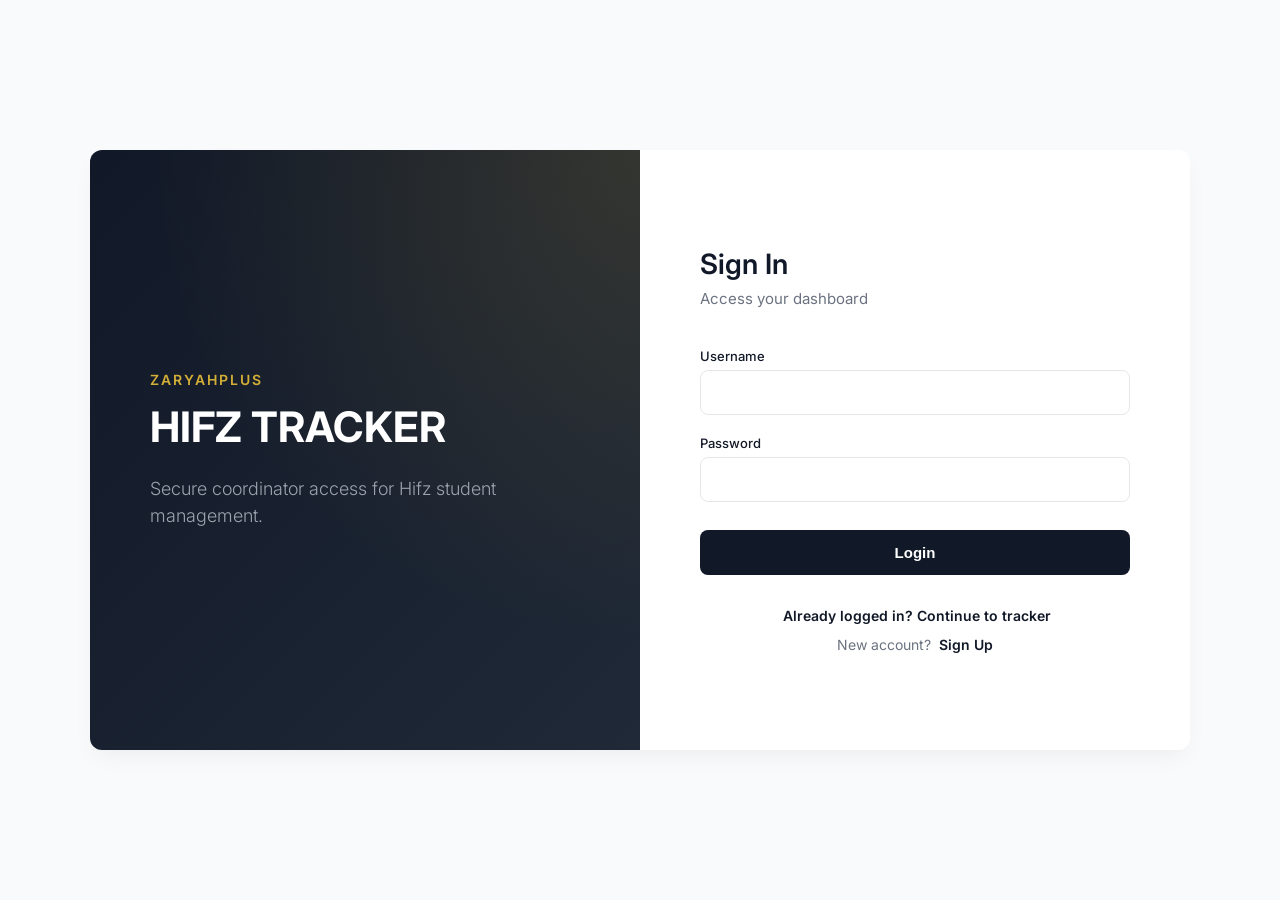
==== frontend/login.html @ 70f36e92 "Phase 5 completed - login signup UI verified" ====
<!DOCTYPE html>
<html lang="en">
<head>
  <meta charset="UTF-8">
  <meta name="viewport" content="width=device-width, initial-scale=1.0">
  <title>Login — ZaryahPlus</title>
  <link rel="preconnect" href="https://fonts.googleapis.com" />
  <link rel="preconnect" href="https://fonts.gstatic.com" crossorigin />
  <link href="https://fonts.googleapis.com/css2?family=Inter:wght@300;400;500;600;700&display=swap" rel="stylesheet" />
  <link rel="stylesheet" href="auth.css" />
</head>
<body>
  <div class="auth-container">
    <div class="auth-branding">
      <div class="brand-zaryah">ZARYAHPLUS</div>
      <h1 class="brand-title">HIFZ TRACKER</h1>
      <p class="brand-desc">Secure coordinator access for Hifz student management.</p>
    </div>
    
    <div class="auth-form-wrapper">
      <div class="auth-header">
        <h2>Sign In</h2>
        <p>Access your dashboard</p>
      </div>
      
      <div id="auth-error" class="auth-error"></div>
      
      <form id="login-form" class="auth-form">
        <div class="form-group">
          <label class="form-label" for="username">Username</label>
          <input type="text" id="username" name="username" class="form-input" autocomplete="username" required>
        </div>
        
        <div class="form-group">
          <label class="form-label" for="password">Password</label>
          <input type="password" id="password" name="password" class="form-input" autocomplete="current-password" required>
        </div>
        
        <button type="submit" id="login-btn" class="btn-submit">Login</button>
      </form>
      
      <div class="auth-links">
        <div><a href="#" id="continue-tracker-btn">Already logged in? Continue to tracker</a></div>
        <div style="margin-top: 12px;">New account? <a href="signup.html">Sign Up</a></div>
      </div>
    </div>
  </div>

  <script src="auth.js?v=3"></script>
</body>
</html>
---- frontend/auth.css ----
/* auth.css - ZaryahPlus Premium Auth UI */

:root {
  --auth-bg: #f9fafb;
  --auth-surface: #ffffff;
  --auth-text-main: #111827;
  --auth-text-muted: #6b7280;
  --auth-primary: #111827;
  --auth-primary-hover: #374151;
  --auth-border: #e5e7eb;
  --auth-input-bg: #ffffff;
  --auth-input-focus: #111827;
  --auth-radius: 12px;
  --auth-shadow: 0 10px 25px -5px rgba(0, 0, 0, 0.05), 0 8px 10px -6px rgba(0, 0, 0, 0.01);
  --auth-font: 'Inter', system-ui, -apple-system, sans-serif;
  --auth-gold: #d4af37;
}

* {
  box-sizing: border-box;
  margin: 0;
  padding: 0;
}

body {
  font-family: var(--auth-font);
  background-color: var(--auth-bg);
  color: var(--auth-text-main);
  min-height: 100vh;
  display: flex;
  align-items: center;
  justify-content: center;
  -webkit-font-smoothing: antialiased;
}

.auth-container {
  display: flex;
  width: 100%;
  max-width: 1100px;
  min-height: 600px;
  background: var(--auth-surface);
  border-radius: var(--auth-radius);
  box-shadow: var(--auth-shadow);
  overflow: hidden;
  margin: 20px;
}

/* Left Side - Branding */
.auth-branding {
  flex: 1;
  background: linear-gradient(135deg, #111827 0%, #1f2937 100%);
  color: #fff;
  padding: 60px;
  display: flex;
  flex-direction: column;
  justify-content: center;
  position: relative;
  overflow: hidden;
}

.auth-branding::before {
  content: '';
  position: absolute;
  top: 0; left: 0; right: 0; bottom: 0;
  background: radial-gradient(circle at top right, rgba(212, 175, 55, 0.15) 0%, transparent 60%);
}

.brand-zaryah {
  font-size: 14px;
  letter-spacing: 2px;
  text-transform: uppercase;
  color: var(--auth-gold);
  font-weight: 600;
  margin-bottom: 16px;
  position: relative;
}

.brand-title {
  font-size: 42px;
  font-weight: 700;
  line-height: 1.1;
  margin-bottom: 24px;
  position: relative;
}

.brand-desc {
  font-size: 18px;
  color: #9ca3af;
  line-height: 1.5;
  font-weight: 300;
  max-width: 90%;
  position: relative;
}

/* Right Side - Form */
.auth-form-wrapper {
  flex: 1;
  padding: 60px;
  display: flex;
  flex-direction: column;
  justify-content: center;
  background: var(--auth-surface);
}

.auth-header {
  margin-bottom: 40px;
}

.auth-header h2 {
  font-size: 28px;
  font-weight: 600;
  margin-bottom: 8px;
}

.auth-header p {
  color: var(--auth-text-muted);
  font-size: 15px;
}

.auth-form {
  display: flex;
  flex-direction: column;
  gap: 20px;
}

.form-group {
  display: flex;
  flex-direction: column;
  gap: 6px;
}

.form-label {
  font-size: 13px;
  font-weight: 500;
  color: var(--auth-text-main);
}

.form-input {
  width: 100%;
  padding: 12px 16px;
  font-size: 15px;
  font-family: inherit;
  border: 1px solid var(--auth-border);
  border-radius: 8px;
  background: var(--auth-input-bg);
  transition: all 0.2s ease;
  outline: none;
}

.form-input:focus {
  border-color: var(--auth-input-focus);
  box-shadow: 0 0 0 1px var(--auth-input-focus);
}

.btn-submit {
  background: var(--auth-primary);
  color: #fff;
  border: none;
  padding: 14px;
  border-radius: 8px;
  font-size: 15px;
  font-weight: 600;
  cursor: pointer;
  transition: background 0.2s ease;
  margin-top: 8px;
}

.btn-submit:hover {
  background: var(--auth-primary-hover);
}

.btn-submit:disabled {
  opacity: 0.7;
  cursor: not-allowed;
}

.auth-links {
  margin-top: 32px;
  text-align: center;
  font-size: 14px;
  color: var(--auth-text-muted);
}

.auth-links a {
  color: var(--auth-primary);
  text-decoration: none;
  font-weight: 600;
  margin-left: 4px;
}

.auth-links a:hover {
  text-decoration: underline;
}

.auth-error {
  color: #dc2626;
  background: #fef2f2;
  border: 1px solid #fecaca;
  padding: 12px;
  border-radius: 8px;
  font-size: 14px;
  margin-bottom: 20px;
  display: none;
}

/* Responsive */
@media (max-width: 860px) {
  .auth-container {
    flex-direction: column;
  }
  .auth-branding {
    padding: 40px;
    flex: none;
  }
  .brand-title {
    font-size: 32px;
  }
  .auth-form-wrapper {
    padding: 40px;
  }
}
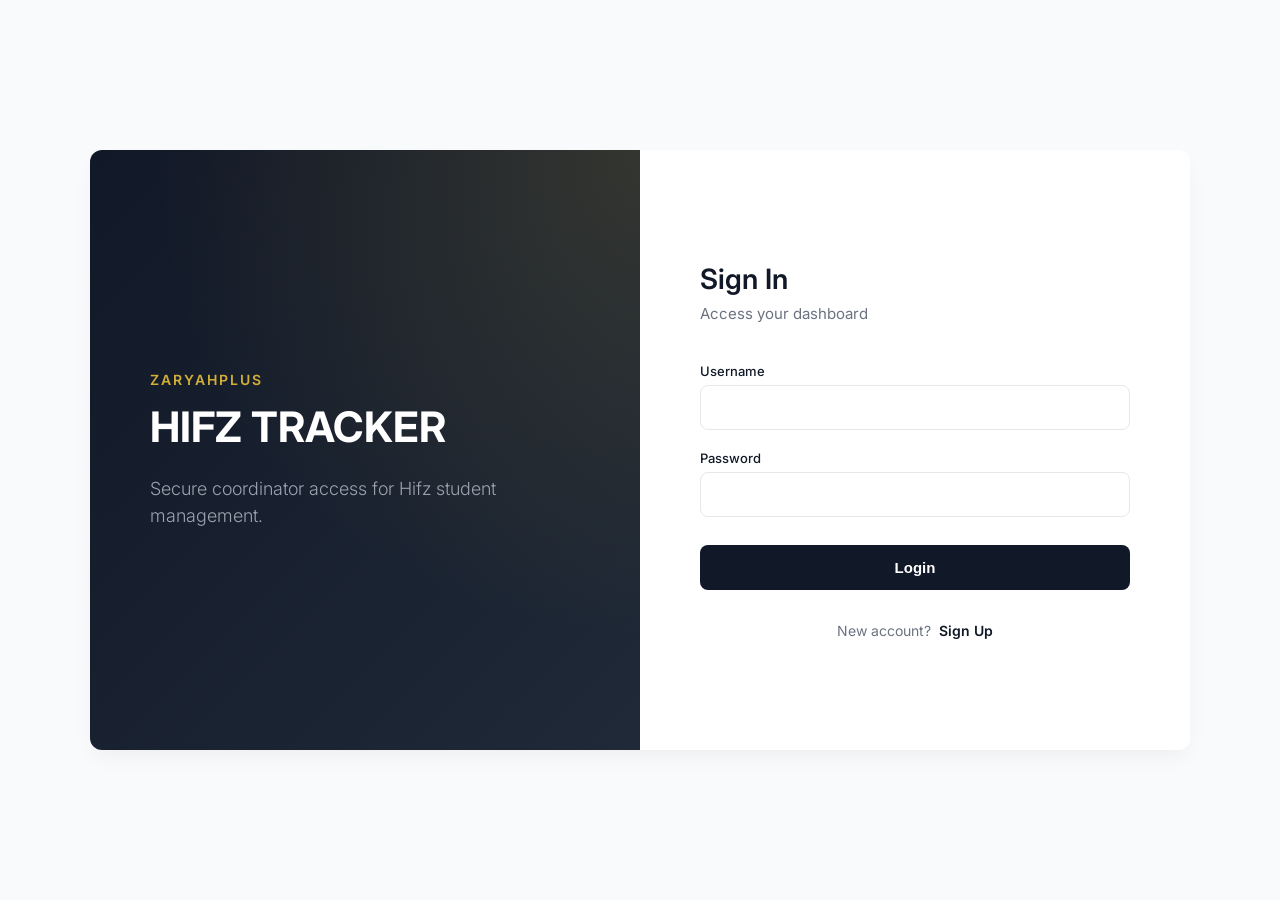
==== commit d44137e5: "Fix auth form clearing on browser back navigation" ====
--- a/frontend/login.html
+++ b/frontend/login.html
@@ -40,8 +40,7 @@
       </form>
       
       <div class="auth-links">
-        <div><a href="#" id="continue-tracker-btn">Already logged in? Continue to tracker</a></div>
-        <div style="margin-top: 12px;">New account? <a href="signup.html">Sign Up</a></div>
+        <div>New account? <a href="signup.html">Sign Up</a></div>
       </div>
     </div>
   </div>
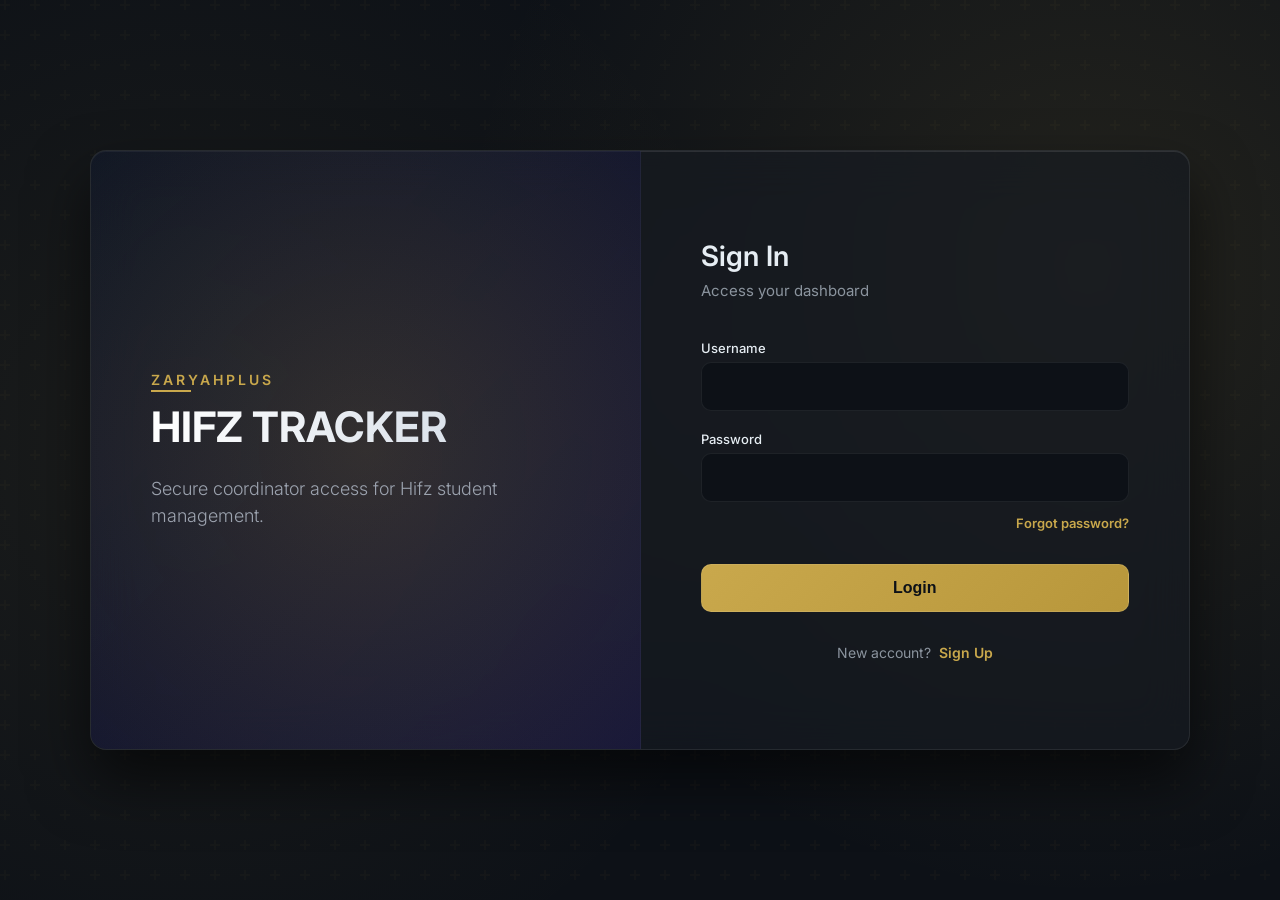
==== commit ae8c1b2f: "feat: Add Forgot Password functionality and upgrade Auth UI to premium ZaryahPlus aesthetic" ====
--- a/frontend/login.html
+++ b/frontend/login.html
@@ -33,7 +33,10 @@
         
         <div class="form-group">
           <label class="form-label" for="password">Password</label>
-          <input type="password" id="password" name="password" class="form-input" autocomplete="current-password" required>
+          <input type="text" id="password" name="password" class="form-input" autocomplete="off" onfocus="this.type='password'" required>
+          <div style="text-align: right; margin-top: 4px;">
+            <a href="forgot-password.html" style="color: var(--auth-gold); font-size: 13px; text-decoration: none; font-weight: 600;">Forgot password?</a>
+          </div>
         </div>
         
         <button type="submit" id="login-btn" class="btn-submit">Login</button>
--- a/frontend/auth.css
+++ b/frontend/auth.css
@@ -1,19 +1,20 @@
 /* auth.css - ZaryahPlus Premium Auth UI */
 
 :root {
-  --auth-bg: #f9fafb;
-  --auth-surface: #ffffff;
-  --auth-text-main: #111827;
-  --auth-text-muted: #6b7280;
-  --auth-primary: #111827;
-  --auth-primary-hover: #374151;
-  --auth-border: #e5e7eb;
-  --auth-input-bg: #ffffff;
-  --auth-input-focus: #111827;
-  --auth-radius: 12px;
-  --auth-shadow: 0 10px 25px -5px rgba(0, 0, 0, 0.05), 0 8px 10px -6px rgba(0, 0, 0, 0.01);
+  --auth-bg: #0d1117;
+  --auth-surface: #161b22;
+  --auth-surface-2: #1c2230;
+  --auth-text-main: #e6edf3;
+  --auth-text-muted: #8b949e;
+  --auth-primary: #1c2230;
+  --auth-primary-hover: #212836;
+  --auth-border: rgba(255,255,255,0.07);
+  --auth-input-bg: #0d1117;
+  --auth-input-focus: #c9a84c;
+  --auth-radius: 16px;
+  --auth-shadow: 0 8px 40px rgba(0,0,0,0.7);
   --auth-font: 'Inter', system-ui, -apple-system, sans-serif;
-  --auth-gold: #d4af37;
+  --auth-gold: #c9a84c;
 }
 
 * {
@@ -24,13 +25,30 @@
 
 body {
   font-family: var(--auth-font);
-  background-color: var(--auth-bg);
+  background-color: #0d1117;
+  background-image: 
+    radial-gradient(circle at 15% 50%, rgba(201, 168, 76, 0.08), transparent 50%),
+    radial-gradient(circle at 85% 30%, rgba(201, 168, 76, 0.12), transparent 50%);
   color: var(--auth-text-main);
   min-height: 100vh;
   display: flex;
   align-items: center;
   justify-content: center;
   -webkit-font-smoothing: antialiased;
+  position: relative;
+}
+
+body::before {
+  content: '';
+  position: absolute;
+  top: 0; left: 0; right: 0; bottom: 0;
+  background: url("data:image/svg+xml,%3Csvg width='60' height='60' viewBox='0 0 60 60' xmlns='http://www.w3.org/2000/svg'%3E%3Cg fill='none' fill-rule='evenodd'%3E%3Cg fill='%23c9a84c' fill-opacity='0.03'%3E%3Cpath d='M36 34v-4h-2v4h-4v2h4v4h2v-4h4v-2h-4zm0-30V0h-2v4h-4v2h4v4h2V6h4V4h-4zM6 34v-4H4v4H0v2h4v4h2v-4h4v-2H6zM6 4V0H4v4H0v2h4v4h2V6h4V4H6z'/%3E%3C/g%3E%3C/g%3E%3C/svg%3E");
+  z-index: -1;
+}
+
+@keyframes fadeSlideUp {
+  from { opacity: 0; transform: translateY(20px); }
+  to { opacity: 1; transform: translateY(0); }
 }
 
 .auth-container {
@@ -38,17 +56,29 @@
   width: 100%;
   max-width: 1100px;
   min-height: 600px;
-  background: var(--auth-surface);
+  background: rgba(22, 27, 34, 0.65);
+  backdrop-filter: blur(24px);
+  -webkit-backdrop-filter: blur(24px);
+  border: 1px solid rgba(255, 255, 255, 0.08);
   border-radius: var(--auth-radius);
-  box-shadow: var(--auth-shadow);
+  box-shadow: 0 30px 60px rgba(0,0,0,0.6), inset 0 1px 0 rgba(255,255,255,0.1);
   overflow: hidden;
   margin: 20px;
+  animation: fadeSlideUp 0.8s cubic-bezier(0.16, 1, 0.3, 1) forwards;
 }
 
 /* Left Side - Branding */
+@keyframes panBackground {
+  0% { background-position: 0% 50%; }
+  50% { background-position: 100% 50%; }
+  100% { background-position: 0% 50%; }
+}
+
 .auth-branding {
   flex: 1;
-  background: linear-gradient(135deg, #111827 0%, #1f2937 100%);
+  background: linear-gradient(135deg, rgba(15, 23, 42, 0.5) 0%, rgba(30, 27, 75, 0.6) 50%, rgba(15, 23, 42, 0.5) 100%);
+  background-size: 200% 200%;
+  animation: panBackground 15s ease infinite;
   color: #fff;
   padding: 60px;
   display: flex;
@@ -56,23 +86,42 @@
   justify-content: center;
   position: relative;
   overflow: hidden;
+  border-right: 1px solid rgba(255,255,255,0.05);
+}
+
+@keyframes pulseOrb {
+  from { transform: scale(0.8) translate(0, 0); opacity: 0.5; }
+  to { transform: scale(1.1) translate(5%, 5%); opacity: 1; }
 }
 
 .auth-branding::before {
   content: '';
   position: absolute;
-  top: 0; left: 0; right: 0; bottom: 0;
-  background: radial-gradient(circle at top right, rgba(212, 175, 55, 0.15) 0%, transparent 60%);
+  top: -50%; left: -50%; right: -50%; bottom: -50%;
+  background: radial-gradient(circle at center, rgba(212, 175, 55, 0.15) 0%, transparent 50%);
+  animation: pulseOrb 8s ease-in-out infinite alternate;
 }
 
 .brand-zaryah {
   font-size: 14px;
-  letter-spacing: 2px;
+  letter-spacing: 3px;
   text-transform: uppercase;
   color: var(--auth-gold);
   font-weight: 600;
   margin-bottom: 16px;
   position: relative;
+  display: inline-block;
+}
+
+.brand-zaryah::after {
+  content: '';
+  position: absolute;
+  bottom: -4px; left: 0; width: 40px; height: 2px;
+  background: var(--auth-gold);
+  transition: width 0.4s ease;
+}
+.auth-branding:hover .brand-zaryah::after {
+  width: 100%;
 }
 
 .brand-title {
@@ -81,6 +130,10 @@
   line-height: 1.1;
   margin-bottom: 24px;
   position: relative;
+  background: linear-gradient(to right, #ffffff, #cbd5e1);
+  -webkit-background-clip: text;
+  background-clip: text;
+  -webkit-text-fill-color: transparent;
 }
 
 .brand-desc {
@@ -99,7 +152,7 @@
   display: flex;
   flex-direction: column;
   justify-content: center;
-  background: var(--auth-surface);
+  background: transparent;
 }
 
 .auth-header {
@@ -137,41 +190,67 @@
 
 .form-input {
   width: 100%;
-  padding: 12px 16px;
+  padding: 14px 16px;
   font-size: 15px;
   font-family: inherit;
   border: 1px solid var(--auth-border);
-  border-radius: 8px;
+  border-radius: 10px;
   background: var(--auth-input-bg);
-  transition: all 0.2s ease;
+  color: var(--auth-text-main);
+  transition: all 0.3s cubic-bezier(0.16, 1, 0.3, 1);
   outline: none;
 }
 
 .form-input:focus {
-  border-color: var(--auth-input-focus);
-  box-shadow: 0 0 0 1px var(--auth-input-focus);
+  border-color: var(--auth-gold);
+  background: var(--auth-surface-2);
+  box-shadow: 0 0 0 4px rgba(201, 168, 76, 0.15);
+  transform: translateY(-1px);
 }
 
 .btn-submit {
-  background: var(--auth-primary);
-  color: #fff;
-  border: none;
+  background: linear-gradient(135deg, #c9a84c 0%, #b8973b 100%);
+  color: #0d1117;
+  border: 1px solid rgba(255,255,255,0.1);
   padding: 14px;
-  border-radius: 8px;
-  font-size: 15px;
-  font-weight: 600;
+  border-radius: 10px;
+  font-size: 16px;
+  font-weight: 700;
   cursor: pointer;
-  transition: background 0.2s ease;
-  margin-top: 8px;
-}
-
-.btn-submit:hover {
-  background: var(--auth-primary-hover);
+  transition: all 0.3s cubic-bezier(0.16, 1, 0.3, 1);
+  margin-top: 12px;
+  position: relative;
+  overflow: hidden;
+}
+
+.btn-submit::before {
+  content: '';
+  position: absolute;
+  top: 0; left: -100%; width: 50%; height: 100%;
+  background: linear-gradient(to right, transparent, rgba(255,255,255,0.1), transparent);
+  transform: skewX(-25deg);
+  transition: left 0.5s ease;
+}
+
+.btn-submit:hover:not(:disabled) {
+  transform: translateY(-2px);
+  box-shadow: 0 10px 20px -10px rgba(0, 0, 0, 0.8), 0 0 15px 0 rgba(201, 168, 76, 0.3);
+  border-color: rgba(201, 168, 76, 0.8);
+}
+
+.btn-submit:hover:not(:disabled)::before {
+  left: 150%;
+}
+
+.btn-submit:active:not(:disabled) {
+  transform: translateY(0);
 }
 
 .btn-submit:disabled {
   opacity: 0.7;
   cursor: not-allowed;
+  transform: none;
+  box-shadow: none;
 }
 
 .auth-links {
@@ -182,14 +261,16 @@
 }
 
 .auth-links a {
-  color: var(--auth-primary);
+  color: var(--auth-gold);
   text-decoration: none;
   font-weight: 600;
   margin-left: 4px;
+  transition: all 0.2s ease;
 }
 
 .auth-links a:hover {
   text-decoration: underline;
+  text-shadow: 0 0 8px rgba(201, 168, 76, 0.4);
 }
 
 .auth-error {
